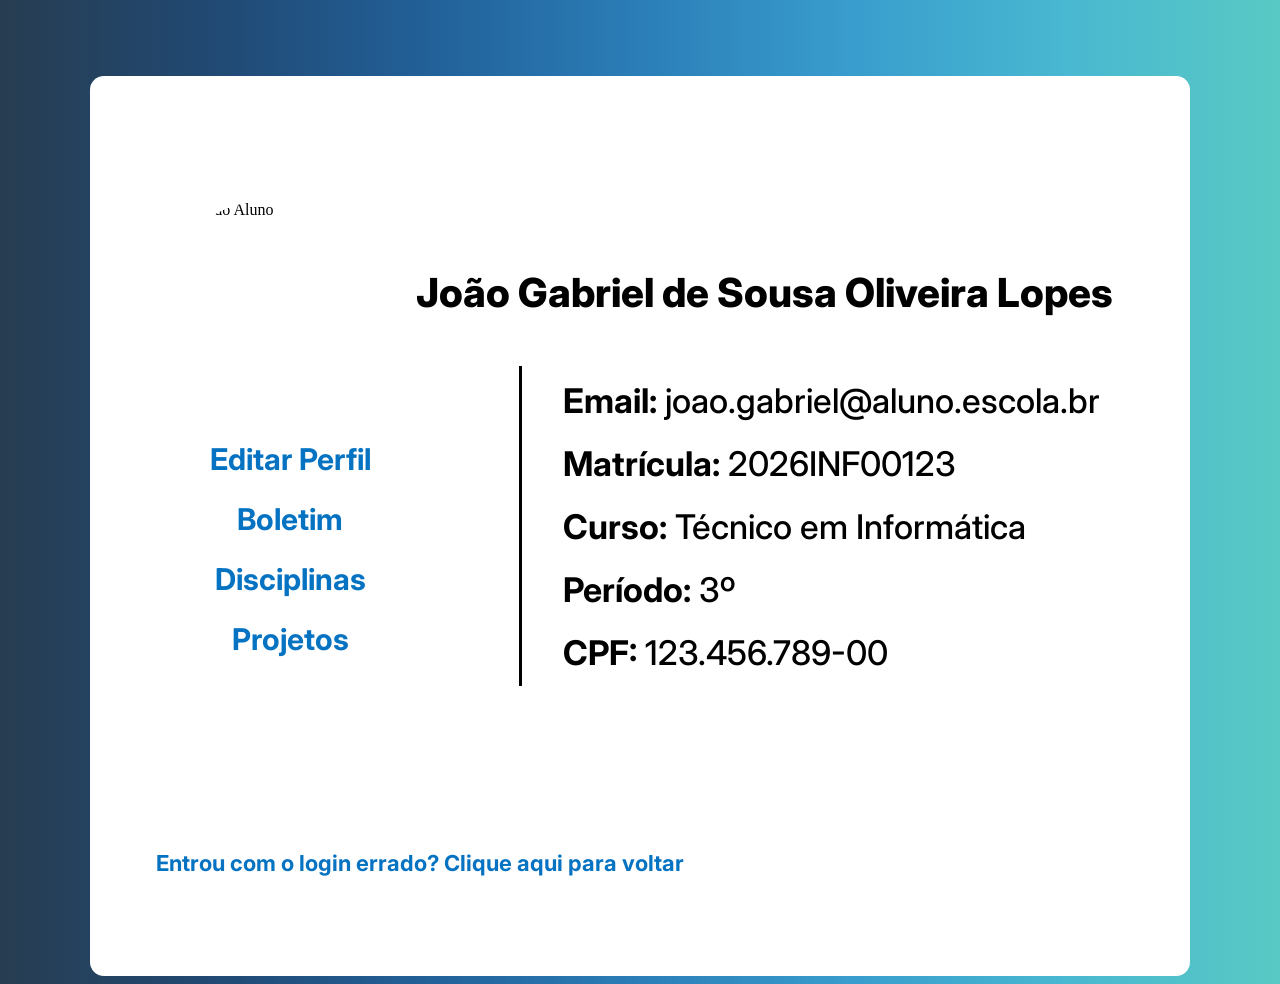
==== pages/login.html @ 5cf8676f "Organização de arquivos" ====
<!DOCTYPE html>

<html lang="pt-br">
    <head>
        <meta charset="UTF-8">
        <meta name="viewport" content="width=device-width, initial-scale=1.0">
        <title>Portal do Aluno - Perfil</title>
        <link rel="stylesheet" href="/css/style.css">
        <link rel="icon" href="https://img.icons8.com/?size=100&id=XFt6eRTaRuFF&format=png&color=000000" type="image/png">
    </head>

    <body>
        <div class="principal-perfil">
            <h1 class="nome">João Gabriel de Sousa Oliveira Lopes</h1>
            <img src="https://i.pinimg.com/736x/24/a5/4c/24a54c075ae7a7e7ae16d69e2766cefe.jpg" alt="Foto do Aluno" class="foto">
            <p class="email"><strong>Email:</strong> joao.gabriel@aluno.escola.br</p>
            <p class="matricula"><strong>Matrícula:</strong> 2026INF00123</p>
            <p class="curso"><strong>Curso:</strong> Técnico em Informática</p>
            <p class="periodo"><strong>Período:</strong> 3º</p>
            <p class="cpf"><strong>CPF:</strong> 123.456.789-00</p>
            <div class="linha"></div>
            <button disabled="disabled" class="botao-editar">Editar Perfil</button>
            <button disabled="disabled" class="botao-boletim">Boletim</button>
            <button disabled="disabled" class="botao-disciplinas">Disciplinas</button>
            <button disabled="disabled" class="botao-projetos">Projetos</button>
            <a href="/index.html" class="botao-voltar">Entrou com o login errado? Clique <strong> aqui</strong> para voltar</a>
        </div>
    </body>
</html>
---- css/style.css ----
@import url('https://fonts.googleapis.com/css2?family=Inter:ital,opsz,wght@0,14..32,100..900;1,14..32,100..900&display=swap');

body {
    background: linear-gradient(90deg, #273d51 0.000%, #214973 16.667%, #226098 33.333%, #2b7eb8 50.000%, #399dcd 66.667%, #49b8d1 83.333%, #59c9c4 100.000%);
}

.principal {
    display: flex;
    flex-direction: column;
    justify-content: center;
    align-items: center;
    height: 700px;
    width: 700px;
    border-radius: 14px;
    background: white;
    margin-left: 50%;
    transform: translateX(-50%);
    margin-top: 6%;
}

.titulo {
    text-align: center;
    font-size: 40px;
    font-family: "Inter", sans-serif;
    font-optical-sizing: auto;
    font-weight: 800;
    margin-top: -420px;
}

.usuario {
    position: absolute;
    text-align: center;
    font-size: 34px;
    font-family: "Inter", sans-serif;
    font-optical-sizing: auto;
    font-weight: 500;
    top: 23%;
    left: 11%;
}

.input-usuario {
    position: absolute;
    text-align: center;
    font-size: 22px;
    font-family: "Inter", sans-serif;
    font-optical-sizing: auto;
    font-weight: 300;
    top: 36%;
    left: 11%;
    height: 50px;
    width: 540px;
    border-radius: 13px;
    border-style: double;
}

.senha {
    position: absolute;
    text-align: center;
    font-size: 34px;
    font-family: "Inter", sans-serif;
    font-optical-sizing: auto;
    font-weight: 500;
    top: 44%;
    left: 11%;
}

.input-senha {
    position: absolute;
    text-align: center;
    font-size: 22px;
    font-family: "Inter", sans-serif;
    font-optical-sizing: auto;
    font-weight: 300;
    top: 57%;
    left: 11%;
    height: 50px;
    width: 540px;
    border-radius: 13px;
    border-style: double;
}

.botao-entrar {
    position: absolute;
    text-align: center;
    font-size: 30px;
    font-family: "Inter", sans-serif;
    font-optical-sizing: auto;
    font-weight: 900;
    top: 70%;
    height: 70px;
    width: 300px;
    border-radius: 17px;
    border-style: double;
    background-color: rgba(0, 0, 0, 0);
    color: #0573c2;
    cursor: pointer;
    transition: transform 0.1s ease, background-color 0.2s ease;
}

.botao-entrar-link {
    position: absolute;
    text-align: center;
    top: 70%;
    left: 28%;
}

.botao-entrar:hover {
    background-color: rgba(7, 107, 179, 0.293);
}


.botao-entrar:active {
    transform: translateX(-5%) scale(0.90);
    background-color: rgba(7, 107, 179, 0.2);
}

.recuperar-senha {
    position: absolute;
    text-align: center;
    font-size: 22px;
    font-family: "Inter", sans-serif;
    text-decoration: none;
    font-optical-sizing: auto;
    font-weight: bold;
    top: 85%;
    left: 11%;
    color: #0573c2;
}


/* RECUPERAR SENHA */


.matricula-recuperar-senha {
    position: absolute;
    text-align: center;
    font-size: 34px;
    font-family: "Inter", sans-serif;
    font-optical-sizing: auto;
    font-weight: 500;
    top: 23%;
    left: 11%;
}

.input-matricula {
    position: absolute;
    text-align: center;
    font-size: 22px;
    font-family: "Inter", sans-serif;
    font-optical-sizing: auto;
    font-weight: 300;
    top: 36%;
    left: 11%;
    height: 50px;
    width: 540px;
    border-radius: 13px;
    border-style: double;
}

.email-recuperar-senha {
    position: absolute;
    text-align: center;
    font-size: 34px;
    font-family: "Inter", sans-serif;
    font-optical-sizing: auto;
    font-weight: 500;
    top: 44%;
    left: 11%;
}

.input-email {
    position: absolute;
    text-align: center;
    font-size: 22px;
    font-family: "Inter", sans-serif;
    font-optical-sizing: auto;
    font-weight: 300;
    top: 57%;
    left: 11%;
    height: 50px;
    width: 540px;
    border-radius: 13px;
    border-style: double;
}

.botao-solicitar {
    position: absolute;
    text-align: center;
    font-size: 30px;
    font-family: "Inter", sans-serif;
    font-optical-sizing: auto;
    font-weight: 900;
    top: 70%;
    height: 70px;
    width: 300px;
    border-radius: 17px;
    border-style: double;
    background-color: rgba(0, 0, 0, 0);
    color: #0573c2;
    cursor: pointer;
    transition: transform 0.1s ease, background-color 0.2s ease;
}

.botao-solicitar-link {
    position: absolute;
    text-align: center;
    top: 70%;
    left: 28%;
}

.botao-solicitar:hover {
    background-color: rgba(7, 107, 179, 0.293);
}


.botao-solicitar:active {
    transform: translateX(-5%) scale(0.90);
    background-color: rgba(7, 107, 179, 0.2);
}

.botao-voltar {
    position: absolute;
    text-align: center;
    font-size: 22px;
    font-family: "Inter", sans-serif;
    text-decoration: none;
    font-optical-sizing: auto;
    font-weight: bold;
    top: 86%;
    left: 6%;
    color: #0573c2;
}


/* SENHA RECUPERADA */


.senha-recuperada {
    position: absolute;
    text-align: center;
    font-size: 34px;
    font-family: "Inter", sans-serif;
    font-optical-sizing: auto;
    font-weight: 600;
    top: 29%;
    left: 11%;
    width: 540px;
}


/* PERFIL */


.principal-perfil {
    display: flex;
    flex-direction: column;
    justify-content: center;
    align-items: center;
    height: 900px;
    width: 1100px;
    border-radius: 14px;
    background: white;
    margin-left: 50%;
    transform: translateX(-50%);
    margin-top: 6%;
}

.nome{
    text-align: center;
    font-size: 40px;
    font-family: "Inter", sans-serif;
    font-optical-sizing: auto;
    font-weight: 800;
    margin-top: -440px;
    margin-left: 249px;
}

.foto {
    position: absolute;
    width: 200px;
    height: 200px;
    border-radius: 50%;
    margin-top: -450px;
    margin-right: 750px;
}

.email {
    position: absolute;
    text-align: center;
    font-size: 34px;
    font-family: "Inter", sans-serif;
    font-optical-sizing: auto;
    font-weight: 500;
    top: 30%;
    left: 43%;
}

.matricula {
    position: absolute;
    text-align: center;
    font-size: 34px;
    font-family: "Inter", sans-serif;
    font-optical-sizing: auto;
    font-weight: 500;
    top: 37%;
    left: 43%;
}

.curso {
    position: absolute;
    text-align: center;
    font-size: 34px;
    font-family: "Inter", sans-serif;
    font-optical-sizing: auto;
    font-weight: 500;
    top: 44%;
    left: 43%;
}

.periodo {
    position: absolute;
    text-align: center;
    font-size: 34px;
    font-family: "Inter", sans-serif;
    font-optical-sizing: auto;
    font-weight: 500;
    top: 51%;
    left: 43%;
}

.cpf {
    position: absolute;
    text-align: center;
    font-size: 34px;
    font-family: "Inter", sans-serif;
    font-optical-sizing: auto;
    font-weight: 500;
    top: 58%;
    left: 43%;
}

.linha {
    position:absolute;
    height: 320px;
    border-left: 3px solid black;
    margin-top: 0px;
    margin-left: -240px;
}

.botao-editar {
    position: absolute;
    text-align: center;
    font-size: 30px;
    font-family: "Inter", sans-serif;
    font-optical-sizing: auto;
    font-weight: 700;
    top: 70%;
    height: 67px;
    width: 200px;
    border-style: none;
    background-color: rgba(0, 0, 0, 0);
    color: #0573c2;
    cursor: pointer;
    margin-left: -700px;
    margin-top: -280px;
}

.botao-boletim {
    position: absolute;
    text-align: center;
    font-size: 30px;
    font-family: "Inter", sans-serif;
    font-optical-sizing: auto;
    font-weight: 700;
    top: 70%;
    height: 67px;
    width: 200px;
    border-style: none;
    background-color: rgba(0, 0, 0, 0);
    color: #0573c2;
    cursor: pointer;
    margin-left: -700px;
    margin-top: -220px;
}

.botao-disciplinas {
    position: absolute;
    text-align: center;
    font-size: 30px;
    font-family: "Inter", sans-serif;
    font-optical-sizing: auto;
    font-weight: 700;
    top: 70%;
    height: 67px;
    width: 200px;
    border-style: none;
    background-color: rgba(0, 0, 0, 0);
    color: #0573c2;
    cursor: pointer;
    margin-left: -700px;
    margin-top: -160px;
}

.botao-projetos {
    position: absolute;
    text-align: center;
    font-size: 30px;
    font-family: "Inter", sans-serif;
    font-optical-sizing: auto;
    font-weight: 700;
    top: 70%;
    height: 67px;
    width: 200px;
    border-style: none;
    background-color: rgba(0, 0, 0, 0);
    color: #0573c2;
    cursor: pointer;
    margin-left: -700px;
    margin-top: -100px; 
}
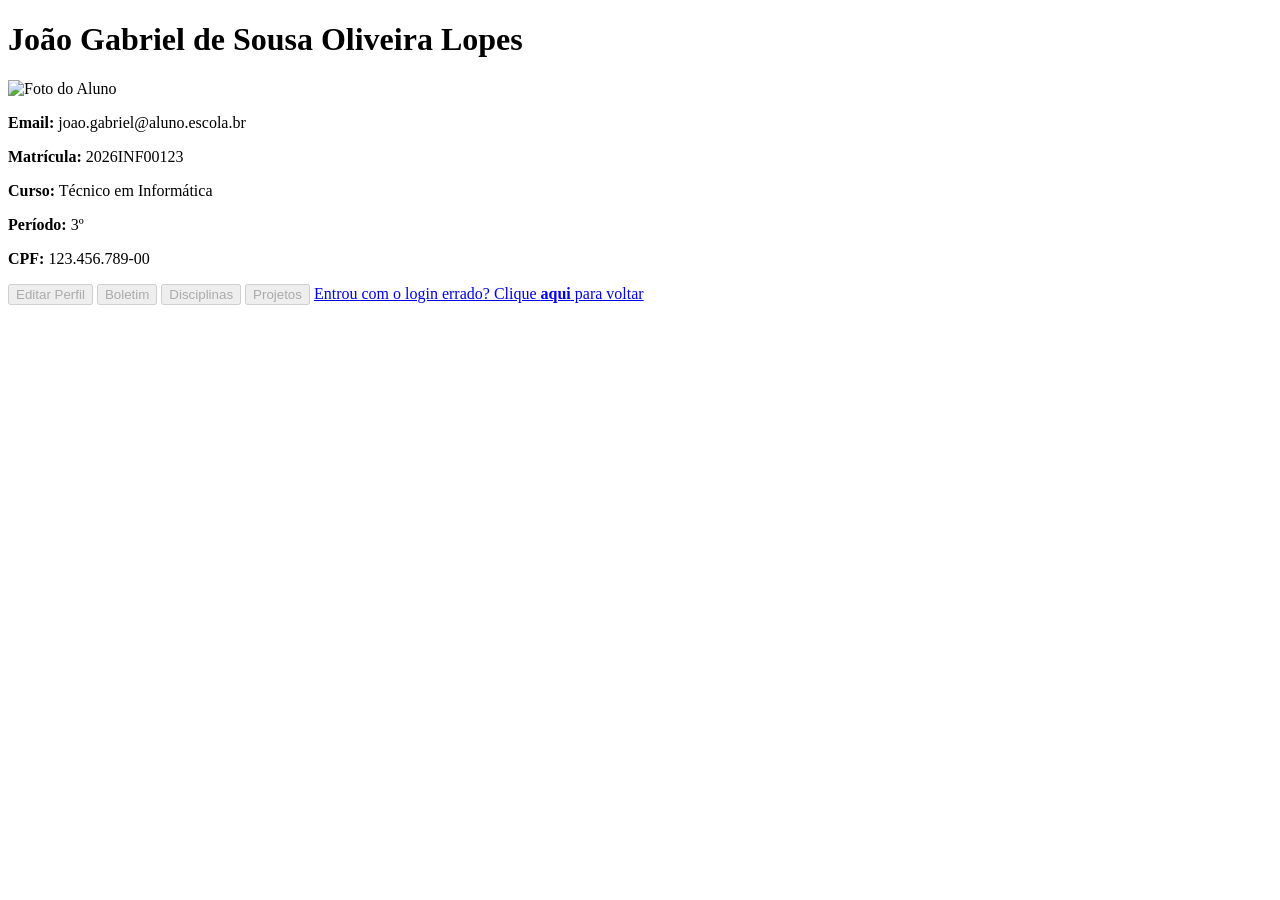
==== commit 44ee4614: "Teste de Correção (Páginas)" ====
--- a/pages/login.html
+++ b/pages/login.html
@@ -5,8 +5,8 @@
         <meta charset="UTF-8">
         <meta name="viewport" content="width=device-width, initial-scale=1.0">
         <title>Portal do Aluno - Perfil</title>
-        <link rel="stylesheet" href="/css/style.css">
-        <link rel="icon" href="https://img.icons8.com/?size=100&id=XFt6eRTaRuFF&format=png&color=000000" type="image/png">
+        <link rel="stylesheet" href="css/style.css">
+        <link rel="icon" href="https://img.icons8.com/?size=100&id=SCY7gqvxY0DC&format=png&color=000000" type="image/png">
     </head>
 
     <body>
@@ -23,7 +23,7 @@
             <button disabled="disabled" class="botao-boletim">Boletim</button>
             <button disabled="disabled" class="botao-disciplinas">Disciplinas</button>
             <button disabled="disabled" class="botao-projetos">Projetos</button>
-            <a href="/index.html" class="botao-voltar">Entrou com o login errado? Clique <strong> aqui</strong> para voltar</a>
+            <a href="./index.html" class="botao-voltar">Entrou com o login errado? Clique <strong> aqui</strong> para voltar</a>
         </div>
     </body>
 </html>
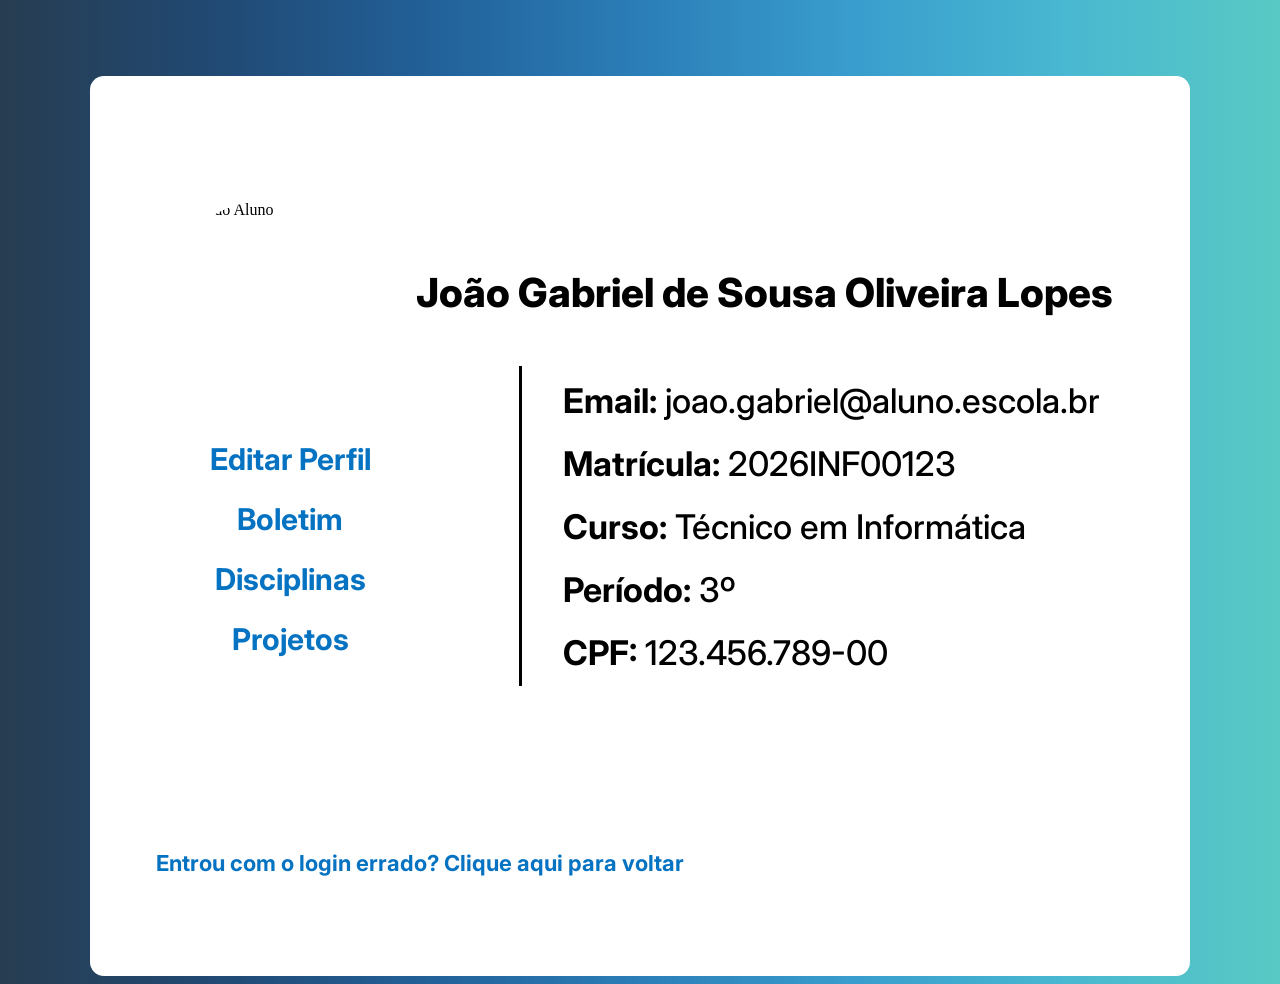
==== commit 5f13dcdf: "Correção de Css v3" ====
--- a/pages/login.html
+++ b/pages/login.html
@@ -5,7 +5,7 @@
         <meta charset="UTF-8">
         <meta name="viewport" content="width=device-width, initial-scale=1.0">
         <title>Portal do Aluno - Perfil</title>
-        <link rel="stylesheet" href="css/style.css">
+        <link rel="stylesheet" href="../css/style.css">
         <link rel="icon" href="https://img.icons8.com/?size=100&id=SCY7gqvxY0DC&format=png&color=000000" type="image/png">
     </head>
 
--- a/css/style.css
+++ b/css/style.css
@@ -0,0 +1,420 @@
+@import url('https://fonts.googleapis.com/css2?family=Inter:ital,opsz,wght@0,14..32,100..900;1,14..32,100..900&display=swap');
+
+body {
+    background: linear-gradient(90deg, #273d51 0.000%, #214973 16.667%, #226098 33.333%, #2b7eb8 50.000%, #399dcd 66.667%, #49b8d1 83.333%, #59c9c4 100.000%);
+}
+
+.principal {
+    display: flex;
+    flex-direction: column;
+    justify-content: center;
+    align-items: center;
+    height: 700px;
+    width: 700px;
+    border-radius: 14px;
+    background: white;
+    margin-left: 50%;
+    transform: translateX(-50%);
+    margin-top: 6%;
+}
+
+.titulo {
+    text-align: center;
+    font-size: 40px;
+    font-family: "Inter", sans-serif;
+    font-optical-sizing: auto;
+    font-weight: 800;
+    margin-top: -420px;
+}
+
+.usuario {
+    position: absolute;
+    text-align: center;
+    font-size: 34px;
+    font-family: "Inter", sans-serif;
+    font-optical-sizing: auto;
+    font-weight: 500;
+    top: 23%;
+    left: 11%;
+}
+
+.input-usuario {
+    position: absolute;
+    text-align: center;
+    font-size: 22px;
+    font-family: "Inter", sans-serif;
+    font-optical-sizing: auto;
+    font-weight: 300;
+    top: 36%;
+    left: 11%;
+    height: 50px;
+    width: 540px;
+    border-radius: 13px;
+    border-style: double;
+}
+
+.senha {
+    position: absolute;
+    text-align: center;
+    font-size: 34px;
+    font-family: "Inter", sans-serif;
+    font-optical-sizing: auto;
+    font-weight: 500;
+    top: 44%;
+    left: 11%;
+}
+
+.input-senha {
+    position: absolute;
+    text-align: center;
+    font-size: 22px;
+    font-family: "Inter", sans-serif;
+    font-optical-sizing: auto;
+    font-weight: 300;
+    top: 57%;
+    left: 11%;
+    height: 50px;
+    width: 540px;
+    border-radius: 13px;
+    border-style: double;
+}
+
+.botao-entrar {
+    position: absolute;
+    text-align: center;
+    font-size: 30px;
+    font-family: "Inter", sans-serif;
+    font-optical-sizing: auto;
+    font-weight: 900;
+    top: 70%;
+    height: 70px;
+    width: 300px;
+    border-radius: 17px;
+    border-style: double;
+    background-color: rgba(0, 0, 0, 0);
+    color: #0573c2;
+    cursor: pointer;
+    transition: transform 0.1s ease, background-color 0.2s ease;
+}
+
+.botao-entrar-link {
+    position: absolute;
+    text-align: center;
+    top: 70%;
+    left: 28%;
+}
+
+.botao-entrar:hover {
+    background-color: rgba(7, 107, 179, 0.293);
+}
+
+
+.botao-entrar:active {
+    transform: translateX(-5%) scale(0.90);
+    background-color: rgba(7, 107, 179, 0.2);
+}
+
+.recuperar-senha {
+    position: absolute;
+    text-align: center;
+    font-size: 22px;
+    font-family: "Inter", sans-serif;
+    text-decoration: none;
+    font-optical-sizing: auto;
+    font-weight: bold;
+    top: 85%;
+    left: 11%;
+    color: #0573c2;
+}
+
+
+/* RECUPERAR SENHA */
+
+
+.matricula-recuperar-senha {
+    position: absolute;
+    text-align: center;
+    font-size: 34px;
+    font-family: "Inter", sans-serif;
+    font-optical-sizing: auto;
+    font-weight: 500;
+    top: 23%;
+    left: 11%;
+}
+
+.input-matricula {
+    position: absolute;
+    text-align: center;
+    font-size: 22px;
+    font-family: "Inter", sans-serif;
+    font-optical-sizing: auto;
+    font-weight: 300;
+    top: 36%;
+    left: 11%;
+    height: 50px;
+    width: 540px;
+    border-radius: 13px;
+    border-style: double;
+}
+
+.email-recuperar-senha {
+    position: absolute;
+    text-align: center;
+    font-size: 34px;
+    font-family: "Inter", sans-serif;
+    font-optical-sizing: auto;
+    font-weight: 500;
+    top: 44%;
+    left: 11%;
+}
+
+.input-email {
+    position: absolute;
+    text-align: center;
+    font-size: 22px;
+    font-family: "Inter", sans-serif;
+    font-optical-sizing: auto;
+    font-weight: 300;
+    top: 57%;
+    left: 11%;
+    height: 50px;
+    width: 540px;
+    border-radius: 13px;
+    border-style: double;
+}
+
+.botao-solicitar {
+    position: absolute;
+    text-align: center;
+    font-size: 30px;
+    font-family: "Inter", sans-serif;
+    font-optical-sizing: auto;
+    font-weight: 900;
+    top: 70%;
+    height: 70px;
+    width: 300px;
+    border-radius: 17px;
+    border-style: double;
+    background-color: rgba(0, 0, 0, 0);
+    color: #0573c2;
+    cursor: pointer;
+    transition: transform 0.1s ease, background-color 0.2s ease;
+}
+
+.botao-solicitar-link {
+    position: absolute;
+    text-align: center;
+    top: 70%;
+    left: 28%;
+}
+
+.botao-solicitar:hover {
+    background-color: rgba(7, 107, 179, 0.293);
+}
+
+
+.botao-solicitar:active {
+    transform: translateX(-5%) scale(0.90);
+    background-color: rgba(7, 107, 179, 0.2);
+}
+
+.botao-voltar {
+    position: absolute;
+    text-align: center;
+    font-size: 22px;
+    font-family: "Inter", sans-serif;
+    text-decoration: none;
+    font-optical-sizing: auto;
+    font-weight: bold;
+    top: 86%;
+    left: 6%;
+    color: #0573c2;
+}
+
+
+/* SENHA RECUPERADA */
+
+
+.senha-recuperada {
+    position: absolute;
+    text-align: center;
+    font-size: 34px;
+    font-family: "Inter", sans-serif;
+    font-optical-sizing: auto;
+    font-weight: 600;
+    top: 29%;
+    left: 11%;
+    width: 540px;
+}
+
+
+/* PERFIL */
+
+
+.principal-perfil {
+    display: flex;
+    flex-direction: column;
+    justify-content: center;
+    align-items: center;
+    height: 900px;
+    width: 1100px;
+    border-radius: 14px;
+    background: white;
+    margin-left: 50%;
+    transform: translateX(-50%);
+    margin-top: 6%;
+}
+
+.nome{
+    text-align: center;
+    font-size: 40px;
+    font-family: "Inter", sans-serif;
+    font-optical-sizing: auto;
+    font-weight: 800;
+    margin-top: -440px;
+    margin-left: 249px;
+}
+
+.foto {
+    position: absolute;
+    width: 200px;
+    height: 200px;
+    border-radius: 50%;
+    margin-top: -450px;
+    margin-right: 750px;
+}
+
+.email {
+    position: absolute;
+    text-align: center;
+    font-size: 34px;
+    font-family: "Inter", sans-serif;
+    font-optical-sizing: auto;
+    font-weight: 500;
+    top: 30%;
+    left: 43%;
+}
+
+.matricula {
+    position: absolute;
+    text-align: center;
+    font-size: 34px;
+    font-family: "Inter", sans-serif;
+    font-optical-sizing: auto;
+    font-weight: 500;
+    top: 37%;
+    left: 43%;
+}
+
+.curso {
+    position: absolute;
+    text-align: center;
+    font-size: 34px;
+    font-family: "Inter", sans-serif;
+    font-optical-sizing: auto;
+    font-weight: 500;
+    top: 44%;
+    left: 43%;
+}
+
+.periodo {
+    position: absolute;
+    text-align: center;
+    font-size: 34px;
+    font-family: "Inter", sans-serif;
+    font-optical-sizing: auto;
+    font-weight: 500;
+    top: 51%;
+    left: 43%;
+}
+
+.cpf {
+    position: absolute;
+    text-align: center;
+    font-size: 34px;
+    font-family: "Inter", sans-serif;
+    font-optical-sizing: auto;
+    font-weight: 500;
+    top: 58%;
+    left: 43%;
+}
+
+.linha {
+    position:absolute;
+    height: 320px;
+    border-left: 3px solid black;
+    margin-top: 0px;
+    margin-left: -240px;
+}
+
+.botao-editar {
+    position: absolute;
+    text-align: center;
+    font-size: 30px;
+    font-family: "Inter", sans-serif;
+    font-optical-sizing: auto;
+    font-weight: 700;
+    top: 70%;
+    height: 67px;
+    width: 200px;
+    border-style: none;
+    background-color: rgba(0, 0, 0, 0);
+    color: #0573c2;
+    cursor: pointer;
+    margin-left: -700px;
+    margin-top: -280px;
+}
+
+.botao-boletim {
+    position: absolute;
+    text-align: center;
+    font-size: 30px;
+    font-family: "Inter", sans-serif;
+    font-optical-sizing: auto;
+    font-weight: 700;
+    top: 70%;
+    height: 67px;
+    width: 200px;
+    border-style: none;
+    background-color: rgba(0, 0, 0, 0);
+    color: #0573c2;
+    cursor: pointer;
+    margin-left: -700px;
+    margin-top: -220px;
+}
+
+.botao-disciplinas {
+    position: absolute;
+    text-align: center;
+    font-size: 30px;
+    font-family: "Inter", sans-serif;
+    font-optical-sizing: auto;
+    font-weight: 700;
+    top: 70%;
+    height: 67px;
+    width: 200px;
+    border-style: none;
+    background-color: rgba(0, 0, 0, 0);
+    color: #0573c2;
+    cursor: pointer;
+    margin-left: -700px;
+    margin-top: -160px;
+}
+
+.botao-projetos {
+    position: absolute;
+    text-align: center;
+    font-size: 30px;
+    font-family: "Inter", sans-serif;
+    font-optical-sizing: auto;
+    font-weight: 700;
+    top: 70%;
+    height: 67px;
+    width: 200px;
+    border-style: none;
+    background-color: rgba(0, 0, 0, 0);
+    color: #0573c2;
+    cursor: pointer;
+    margin-left: -700px;
+    margin-top: -100px; 
+}
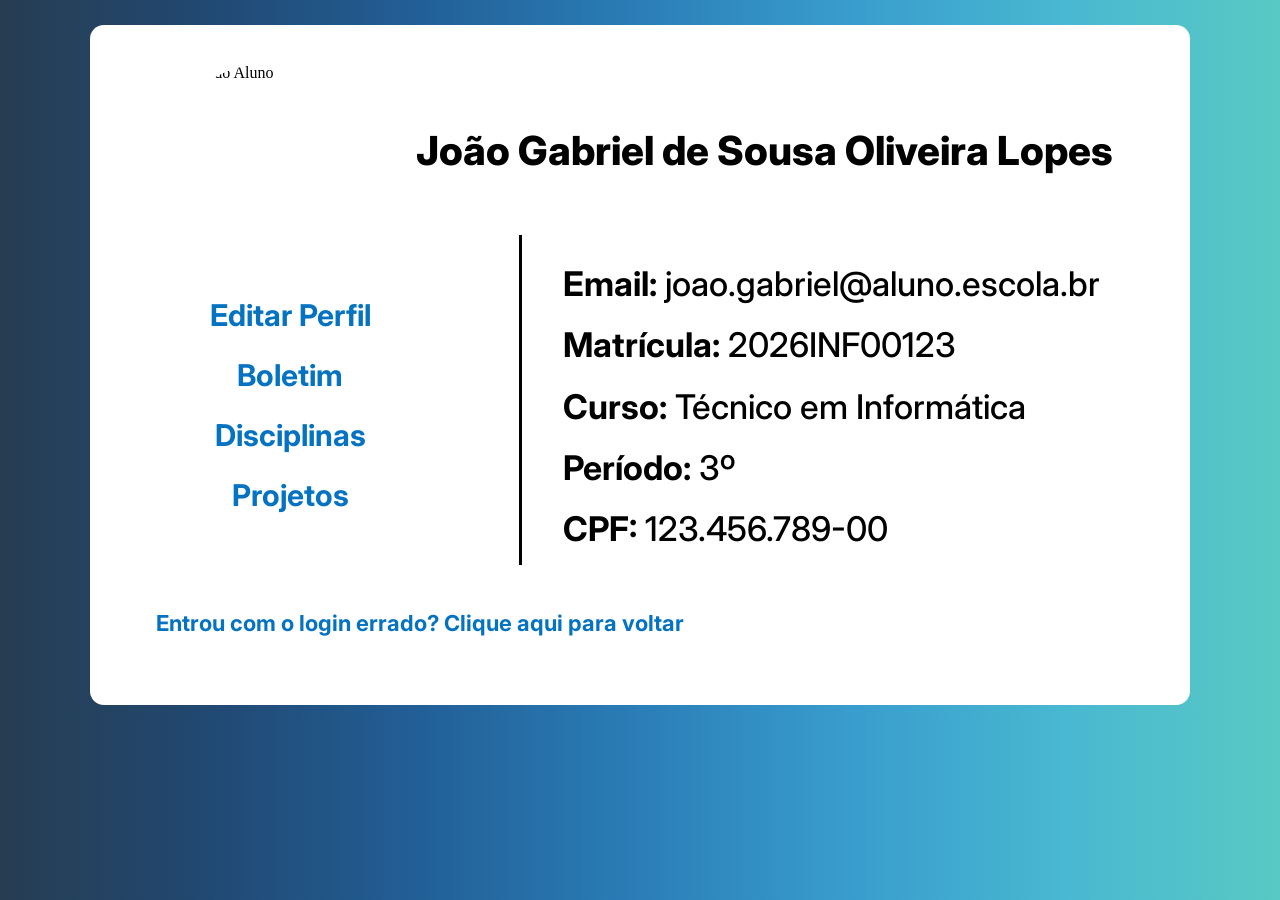
==== commit 5c70bf71: "Substituindo Class por Id" ====
--- a/pages/login.html
+++ b/pages/login.html
@@ -10,20 +10,20 @@
     </head>
 
     <body>
-        <div class="principal-perfil">
-            <h1 class="nome">João Gabriel de Sousa Oliveira Lopes</h1>
-            <img src="https://i.pinimg.com/736x/24/a5/4c/24a54c075ae7a7e7ae16d69e2766cefe.jpg" alt="Foto do Aluno" class="foto">
-            <p class="email"><strong>Email:</strong> joao.gabriel@aluno.escola.br</p>
-            <p class="matricula"><strong>Matrícula:</strong> 2026INF00123</p>
-            <p class="curso"><strong>Curso:</strong> Técnico em Informática</p>
-            <p class="periodo"><strong>Período:</strong> 3º</p>
-            <p class="cpf"><strong>CPF:</strong> 123.456.789-00</p>
-            <div class="linha"></div>
-            <button disabled="disabled" class="botao-editar">Editar Perfil</button>
-            <button disabled="disabled" class="botao-boletim">Boletim</button>
-            <button disabled="disabled" class="botao-disciplinas">Disciplinas</button>
-            <button disabled="disabled" class="botao-projetos">Projetos</button>
-            <a href="./index.html" class="botao-voltar">Entrou com o login errado? Clique <strong> aqui</strong> para voltar</a>
+        <div id="principal-perfil">
+            <h1 id="nome">João Gabriel de Sousa Oliveira Lopes</h1>
+            <img src="https://i.pinimg.com/736x/24/a5/4c/24a54c075ae7a7e7ae16d69e2766cefe.jpg" alt="Foto do Aluno" id="foto">
+            <p id="email"><strong>Email:</strong> joao.gabriel@aluno.escola.br</p>
+            <p id="matricula"><strong>Matrícula:</strong> 2026INF00123</p>
+            <p id="curso"><strong>Curso:</strong> Técnico em Informática</p>
+            <p id="periodo"><strong>Período:</strong> 3º</p>
+            <p id="cpf"><strong>CPF:</strong> 123.456.789-00</p>
+            <div id="linha"></div>
+            <button disabled="disabled" id="botao-editar">Editar Perfil</button>
+            <button disabled="disabled" id="botao-boletim">Boletim</button>
+            <button disabled="disabled" id="botao-disciplinas">Disciplinas</button>
+            <button disabled="disabled" id="botao-projetos">Projetos</button>
+            <a href="../index.html" id="botao-voltar">Entrou com o login errado? Clique <strong> aqui</strong> para voltar</a>
         </div>
     </body>
 </html>
--- a/css/style.css
+++ b/css/style.css
@@ -4,21 +4,21 @@
     background: linear-gradient(90deg, #273d51 0.000%, #214973 16.667%, #226098 33.333%, #2b7eb8 50.000%, #399dcd 66.667%, #49b8d1 83.333%, #59c9c4 100.000%);
 }
 
-.principal {
+#principal {
     display: flex;
     flex-direction: column;
     justify-content: center;
     align-items: center;
-    height: 700px;
-    width: 700px;
+    height: 670px;
+    width: 670px;
     border-radius: 14px;
     background: white;
     margin-left: 50%;
     transform: translateX(-50%);
-    margin-top: 6%;
-}
-
-.titulo {
+    margin-top: 2%;
+}
+
+#titulo {
     text-align: center;
     font-size: 40px;
     font-family: "Inter", sans-serif;
@@ -27,7 +27,7 @@
     margin-top: -420px;
 }
 
-.usuario {
+#usuario {
     position: absolute;
     text-align: center;
     font-size: 34px;
@@ -38,7 +38,7 @@
     left: 11%;
 }
 
-.input-usuario {
+#input-usuario {
     position: absolute;
     text-align: center;
     font-size: 22px;
@@ -53,7 +53,7 @@
     border-style: double;
 }
 
-.senha {
+#senha {
     position: absolute;
     text-align: center;
     font-size: 34px;
@@ -64,7 +64,7 @@
     left: 11%;
 }
 
-.input-senha {
+#input-senha {
     position: absolute;
     text-align: center;
     font-size: 22px;
@@ -79,7 +79,7 @@
     border-style: double;
 }
 
-.botao-entrar {
+#botao-entrar {
     position: absolute;
     text-align: center;
     font-size: 30px;
@@ -97,24 +97,24 @@
     transition: transform 0.1s ease, background-color 0.2s ease;
 }
 
-.botao-entrar-link {
+#botao-entrar-link {
     position: absolute;
     text-align: center;
     top: 70%;
     left: 28%;
 }
 
-.botao-entrar:hover {
+#botao-entrar:hover {
     background-color: rgba(7, 107, 179, 0.293);
 }
 
 
-.botao-entrar:active {
+#botao-entrar:active {
     transform: translateX(-5%) scale(0.90);
     background-color: rgba(7, 107, 179, 0.2);
 }
 
-.recuperar-senha {
+#recuperar-senha {
     position: absolute;
     text-align: center;
     font-size: 22px;
@@ -131,7 +131,7 @@
 /* RECUPERAR SENHA */
 
 
-.matricula-recuperar-senha {
+#matricula-recuperar-senha {
     position: absolute;
     text-align: center;
     font-size: 34px;
@@ -142,7 +142,7 @@
     left: 11%;
 }
 
-.input-matricula {
+#input-matricula {
     position: absolute;
     text-align: center;
     font-size: 22px;
@@ -157,7 +157,7 @@
     border-style: double;
 }
 
-.email-recuperar-senha {
+#email-recuperar-senha {
     position: absolute;
     text-align: center;
     font-size: 34px;
@@ -168,7 +168,7 @@
     left: 11%;
 }
 
-.input-email {
+#input-email {
     position: absolute;
     text-align: center;
     font-size: 22px;
@@ -183,7 +183,7 @@
     border-style: double;
 }
 
-.botao-solicitar {
+#botao-solicitar {
     position: absolute;
     text-align: center;
     font-size: 30px;
@@ -201,24 +201,24 @@
     transition: transform 0.1s ease, background-color 0.2s ease;
 }
 
-.botao-solicitar-link {
+#botao-solicitar-link {
     position: absolute;
     text-align: center;
     top: 70%;
     left: 28%;
 }
 
-.botao-solicitar:hover {
+#botao-solicitar:hover {
     background-color: rgba(7, 107, 179, 0.293);
 }
 
 
-.botao-solicitar:active {
+#botao-solicitar:active {
     transform: translateX(-5%) scale(0.90);
     background-color: rgba(7, 107, 179, 0.2);
 }
 
-.botao-voltar {
+#botao-voltar {
     position: absolute;
     text-align: center;
     font-size: 22px;
@@ -235,7 +235,7 @@
 /* SENHA RECUPERADA */
 
 
-.senha-recuperada {
+#senha-recuperada {
     position: absolute;
     text-align: center;
     font-size: 34px;
@@ -251,40 +251,40 @@
 /* PERFIL */
 
 
-.principal-perfil {
+#principal-perfil {
     display: flex;
     flex-direction: column;
     justify-content: center;
     align-items: center;
-    height: 900px;
+    height: 680px;
     width: 1100px;
     border-radius: 14px;
     background: white;
     margin-left: 50%;
     transform: translateX(-50%);
-    margin-top: 6%;
-}
-
-.nome{
+    margin-top: 2%;
+}
+
+#nome{
     text-align: center;
     font-size: 40px;
     font-family: "Inter", sans-serif;
     font-optical-sizing: auto;
     font-weight: 800;
-    margin-top: -440px;
+    margin-top: -402px;
     margin-left: 249px;
 }
 
-.foto {
+#foto {
     position: absolute;
     width: 200px;
     height: 200px;
     border-radius: 50%;
-    margin-top: -450px;
+    margin-top: -402px;
     margin-right: 750px;
 }
 
-.email {
+#email {
     position: absolute;
     text-align: center;
     font-size: 34px;
@@ -295,59 +295,59 @@
     left: 43%;
 }
 
-.matricula {
-    position: absolute;
-    text-align: center;
-    font-size: 34px;
-    font-family: "Inter", sans-serif;
-    font-optical-sizing: auto;
-    font-weight: 500;
-    top: 37%;
+#matricula {
+    position: absolute;
+    text-align: center;
+    font-size: 34px;
+    font-family: "Inter", sans-serif;
+    font-optical-sizing: auto;
+    font-weight: 500;
+    top: 39%;
     left: 43%;
 }
 
-.curso {
-    position: absolute;
-    text-align: center;
-    font-size: 34px;
-    font-family: "Inter", sans-serif;
-    font-optical-sizing: auto;
-    font-weight: 500;
-    top: 44%;
+#curso {
+    position: absolute;
+    text-align: center;
+    font-size: 34px;
+    font-family: "Inter", sans-serif;
+    font-optical-sizing: auto;
+    font-weight: 500;
+    top: 48%;
     left: 43%;
 }
 
-.periodo {
-    position: absolute;
-    text-align: center;
-    font-size: 34px;
-    font-family: "Inter", sans-serif;
-    font-optical-sizing: auto;
-    font-weight: 500;
-    top: 51%;
+#periodo {
+    position: absolute;
+    text-align: center;
+    font-size: 34px;
+    font-family: "Inter", sans-serif;
+    font-optical-sizing: auto;
+    font-weight: 500;
+    top: 57%;
     left: 43%;
 }
 
-.cpf {
-    position: absolute;
-    text-align: center;
-    font-size: 34px;
-    font-family: "Inter", sans-serif;
-    font-optical-sizing: auto;
-    font-weight: 500;
-    top: 58%;
+#cpf {
+    position: absolute;
+    text-align: center;
+    font-size: 34px;
+    font-family: "Inter", sans-serif;
+    font-optical-sizing: auto;
+    font-weight: 500;
+    top: 66%;
     left: 43%;
 }
 
-.linha {
+#linha {
     position:absolute;
-    height: 320px;
+    height: 330px;
     border-left: 3px solid black;
-    margin-top: 0px;
+    margin-top: 69px;
     margin-left: -240px;
 }
 
-.botao-editar {
+#botao-editar {
     position: absolute;
     text-align: center;
     font-size: 30px;
@@ -362,10 +362,10 @@
     color: #0573c2;
     cursor: pointer;
     margin-left: -700px;
-    margin-top: -280px;
-}
-
-.botao-boletim {
+    margin-top: -220px;
+}
+
+#botao-boletim {
     position: absolute;
     text-align: center;
     font-size: 30px;
@@ -380,10 +380,10 @@
     color: #0573c2;
     cursor: pointer;
     margin-left: -700px;
-    margin-top: -220px;
-}
-
-.botao-disciplinas {
+    margin-top: -160px;
+}
+
+#botao-disciplinas {
     position: absolute;
     text-align: center;
     font-size: 30px;
@@ -398,10 +398,10 @@
     color: #0573c2;
     cursor: pointer;
     margin-left: -700px;
-    margin-top: -160px;
-}
-
-.botao-projetos {
+    margin-top: -100px;
+}
+
+#botao-projetos {
     position: absolute;
     text-align: center;
     font-size: 30px;
@@ -416,5 +416,5 @@
     color: #0573c2;
     cursor: pointer;
     margin-left: -700px;
-    margin-top: -100px; 
+    margin-top: -40px; 
 }
